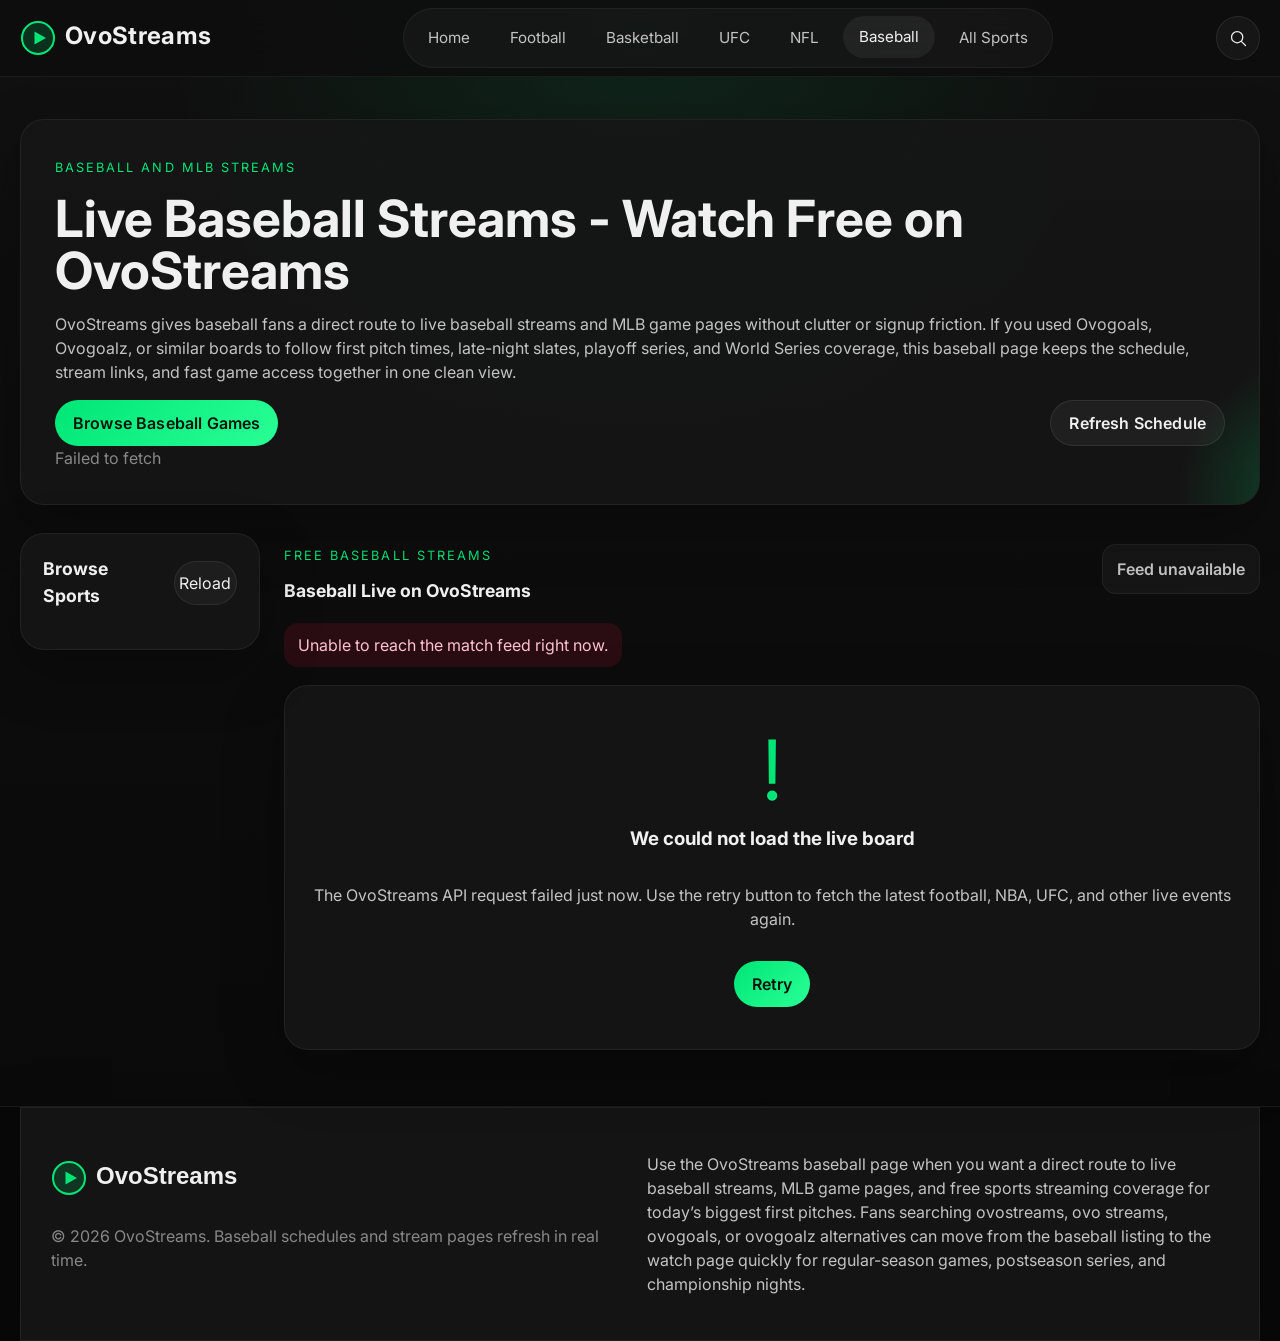
==== baseball.html @ c12c0e37 "Build static OvoStreams site" ====
<!DOCTYPE html>
<html lang="en">
<head>
  <meta charset="UTF-8">
  <meta name="viewport" content="width=device-width, initial-scale=1.0">
  <title>Baseball Streams - Watch MLB Streams Free | OvoStreams</title>
  <meta name="description" content="Watch live baseball streams free on OvoStreams. Follow MLB games, first pitch times, and baseball stream pages in HD.">
  <meta name="keywords" content="ovostreams, ovo streams, baseball streams, mlb streams free, watch baseball online, ovogoals, ovogoalz">
  <link rel="canonical" href="https://ovostreams.top/baseball">
  <meta property="og:type" content="website">
  <meta property="og:title" content="Baseball Streams - Watch MLB Streams Free | OvoStreams">
  <meta property="og:description" content="Follow baseball and MLB streams in HD on OvoStreams with quick access to live games and watch pages.">
  <meta property="og:image" content="https://ovostreams.top/assets/img/og-image.png">
  <meta property="og:url" content="https://ovostreams.top/baseball">
  <meta property="og:site_name" content="OvoStreams">
  <meta name="twitter:card" content="summary_large_image">
  <meta name="twitter:title" content="Baseball Streams - Watch MLB Streams Free | OvoStreams">
  <meta name="twitter:description" content="Live baseball and MLB streams in HD with fast schedule updates on OvoStreams.">
  <meta name="twitter:image" content="https://ovostreams.top/assets/img/og-image.png">
  <link rel="icon" type="image/svg+xml" href="assets/img/favicon.svg">
  <link rel="preconnect" href="https://fonts.googleapis.com">
  <link rel="preconnect" href="https://fonts.gstatic.com" crossorigin>
  <link href="https://fonts.googleapis.com/css2?family=Inter:wght@400;500;600;700&family=JetBrains+Mono:wght@500;700&display=swap" rel="stylesheet">
  <style>
    :root {
      color-scheme: dark;
      --bg-primary: #0d0d0d;
      --bg-secondary: #161616;
      --bg-tertiary: #1e1e1e;
      --accent-green: #00e676;
      --accent-red: #ff1744;
      --text-primary: #f0f0f0;
      --text-muted: #888888;
      --border: #2a2a2a;
      --card-hover: #1f2a1f;
      --shadow: 0 20px 60px rgba(0, 0, 0, 0.35);
      --radius-lg: 24px;
      --radius-md: 16px;
      --radius-sm: 12px;
      --content-width: min(1240px, calc(100vw - 32px));
      font-family: "Inter", sans-serif;
    }

    * {
      box-sizing: border-box;
    }

    body {
      margin: 0;
      min-height: 100vh;
      background:
        radial-gradient(circle at top, rgba(0, 230, 118, 0.1), transparent 32%),
        linear-gradient(180deg, #111 0%, #0d0d0d 32%, #090909 100%);
      color: var(--text-primary);
    }

    a {
      color: inherit;
      text-decoration: none;
    }

    .skip-link {
      position: absolute;
      left: 16px;
      top: -48px;
      background: var(--accent-green);
      color: #021108;
      padding: 10px 14px;
      border-radius: 999px;
      z-index: 30;
    }

    .skip-link:focus {
      top: 16px;
    }

    .site-header {
      position: sticky;
      top: 0;
      z-index: 20;
      backdrop-filter: blur(18px);
      background: rgba(13, 13, 13, 0.86);
      border-bottom: 1px solid rgba(255, 255, 255, 0.06);
    }

    .site-header__inner,
    .hero,
    .layout-shell,
    .site-footer__inner {
      width: var(--content-width);
      margin: 0 auto;
    }

    .site-header__inner {
      display: flex;
      align-items: center;
      justify-content: space-between;
      gap: 16px;
      min-height: 76px;
    }

    .brand {
      display: inline-flex;
      align-items: center;
      gap: 14px;
      font-weight: 700;
      font-size: 1.1rem;
      letter-spacing: 0.02em;
    }

    .hero {
      padding: 42px 0 28px;
    }

    .layout-shell {
      display: grid;
      grid-template-columns: 240px minmax(0, 1fr);
      gap: 24px;
      padding-bottom: 56px;
    }

    .match-grid {
      display: grid;
      grid-template-columns: repeat(auto-fit, minmax(260px, 1fr));
      gap: 18px;
    }

    .site-footer {
      border-top: 1px solid rgba(255, 255, 255, 0.08);
      background: rgba(8, 8, 8, 0.9);
    }

    @media (max-width: 860px) {
      .site-header__inner {
        flex-wrap: wrap;
        padding: 14px 0;
      }

      .layout-shell {
        grid-template-columns: 1fr;
      }
    }
  </style>
  <link rel="stylesheet" href="assets/css/style.css" media="print" onload="this.media='all'">
  <noscript><link rel="stylesheet" href="assets/css/style.css"></noscript>
  <script type="application/ld+json">
  {
    "@context": "https://schema.org",
    "@type": "WebSite",
    "name": "OvoStreams",
    "url": "https://ovostreams.top",
    "description": "Watch live sports streams free in HD. Football, NBA, UFC and more.",
    "potentialAction": {
      "@type": "SearchAction",
      "target": "https://ovostreams.top/?q={search_term_string}",
      "query-input": "required name=search_term_string"
    }
  }
  </script>
</head>
<body class="page-home" data-default-category="baseball">
  <a class="skip-link" href="#main-content">Skip to live baseball games</a>
  <header class="site-header">
    <div class="site-header__inner">
      <a class="brand" href="index.html" aria-label="OvoStreams home">
        <svg aria-hidden="true" width="220" height="36" viewBox="0 0 220 36" fill="none" xmlns="http://www.w3.org/2000/svg">
          <circle cx="18" cy="18" r="16" fill="#00E676" fill-opacity="0.16" stroke="#00E676" stroke-width="2"/>
          <path d="M14.5 11.5L26 18L14.5 24.5V11.5Z" fill="#00E676"/>
          <text x="45" y="24" fill="#F0F0F0" font-size="24" font-weight="700" font-family="Inter, sans-serif">OvoStreams</text>
        </svg>
      </a>
      <nav class="site-nav" aria-label="Primary navigation">
        <a class="site-nav__link" href="index.html">Home</a>
        <a class="site-nav__link" href="football.html" data-nav-filter="football">Football</a>
        <a class="site-nav__link" href="basketball.html" data-nav-filter="basketball">Basketball</a>
        <a class="site-nav__link" href="ufc.html" data-nav-filter="ufc">UFC</a>
        <a class="site-nav__link" href="nfl.html" data-nav-filter="nfl">NFL</a>
        <a class="site-nav__link is-active" href="baseball.html" data-nav-filter="baseball">Baseball</a>
        <a class="site-nav__link" href="index.html" data-nav-filter="all">All Sports</a>
      </nav>
      <button class="icon-button" type="button" aria-expanded="false" aria-controls="search-panel" data-search-toggle>
        <span class="visually-hidden">Open search</span>
        <svg aria-hidden="true" viewBox="0 0 24 24" width="20" height="20" fill="none">
          <circle cx="11" cy="11" r="6.75" stroke="currentColor" stroke-width="1.5"/>
          <path d="M16 16L21 21" stroke="currentColor" stroke-width="1.5" stroke-linecap="round"/>
        </svg>
      </button>
    </div>
    <div class="search-panel" id="search-panel" hidden>
      <form class="search-panel__inner" data-search-form>
        <label class="visually-hidden" for="match-search">Search live baseball games</label>
        <input id="match-search" class="search-input" type="search" name="q" placeholder="Search MLB teams, series, playoffs, World Series..." autocomplete="off">
        <button class="btn btn--primary" type="submit">Search</button>
      </form>
    </div>
  </header>

  <main id="main-content">
    <section class="hero hero--single" style="display: block;">
      <div class="hero__content">
        <span class="eyebrow">Baseball and MLB streams</span>
        <h1>Live Baseball Streams - Watch Free on OvoStreams</h1>
        <p class="hero__lede">OvoStreams gives baseball fans a direct route to live baseball streams and MLB game pages without clutter or signup friction. If you used Ovogoals, Ovogoalz, or similar boards to follow first pitch times, late-night slates, playoff series, and World Series coverage, this baseball page keeps the schedule, stream links, and fast game access together in one clean view.</p>
        <div class="hero__actions">
          <a class="btn btn--primary" href="#matches">Browse Baseball Games</a>
          <button class="btn btn--ghost" type="button" data-refresh-button>Refresh Schedule</button>
        </div>
        <div class="hero__meta" aria-live="polite" data-last-updated>Loading the latest baseball schedule...</div>
      </div>
    </section>

    <div class="layout-shell">
      <aside class="filters-panel" aria-label="Sports filters">
        <div class="filters-panel__inner">
          <div class="filters-panel__header">
            <h2>Browse Sports</h2>
            <button class="filters-panel__refresh" type="button" data-refresh-button>Reload</button>
          </div>
          <div class="category-list" id="categoryFilters"></div>
        </div>
      </aside>

      <section class="matches-section" id="matches" aria-labelledby="matches-heading">
        <div class="section-heading">
          <div>
            <p class="section-heading__eyebrow">Free baseball streams</p>
            <h2 id="matches-heading">Baseball Live on OvoStreams</h2>
          </div>
          <div class="section-heading__actions">
            <span class="status-pill" data-status-pill>Loading baseball game list</span>
          </div>
        </div>
        <div class="status-region" aria-live="polite" data-status-region></div>
        <div class="match-grid" id="matchGrid"></div>
      </section>
    </div>
  </main>

  <footer class="site-footer">
    <div class="site-footer__inner">
      <div>
        <a class="brand brand--footer" href="index.html" aria-label="OvoStreams home">
          <img src="assets/img/logo.svg" alt="OvoStreams" width="220" height="36" loading="lazy">
        </a>
        <p class="site-footer__copy">&copy; 2026 OvoStreams. Baseball schedules and stream pages refresh in real time.</p>
      </div>
      <div>
        <p class="site-footer__seo">Use the OvoStreams baseball page when you want a direct route to live baseball streams, MLB game pages, and free sports streaming coverage for today’s biggest first pitches. Fans searching ovostreams, ovo streams, ovogoals, or ovogoalz alternatives can move from the baseball listing to the watch page quickly for regular-season games, postseason series, and championship nights.</p>
      </div>
    </div>
  </footer>

  <script defer src="assets/js/utils.js"></script>
  <script defer src="assets/js/app.js"></script>
</body>
</html>
---- assets/css/style.css ----
:root {
  color-scheme: dark;
  --bg-primary: #0d0d0d;
  --bg-secondary: #161616;
  --bg-tertiary: #1e1e1e;
  --accent-green: #00e676;
  --accent-green-soft: rgba(0, 230, 118, 0.14);
  --accent-red: #ff1744;
  --text-primary: #f0f0f0;
  --text-secondary: #c3c3c3;
  --text-muted: #888888;
  --border: #2a2a2a;
  --card-hover: #1f2a1f;
  --card-shadow: 0 20px 60px rgba(0, 0, 0, 0.28);
  --radius-xl: 28px;
  --radius-lg: 24px;
  --radius-md: 16px;
  --radius-sm: 12px;
  --content-width: min(1240px, calc(100vw - 32px));
}

html {
  scroll-behavior: smooth;
}

body {
  font-family: "Inter", sans-serif;
  line-height: 1.5;
}

img {
  max-width: 100%;
  height: auto;
}

button,
input,
iframe {
  font: inherit;
}

button {
  border: 0;
  cursor: pointer;
}

.visually-hidden {
  position: absolute;
  width: 1px;
  height: 1px;
  padding: 0;
  margin: -1px;
  overflow: hidden;
  clip: rect(0, 0, 0, 0);
  white-space: nowrap;
  border: 0;
}

.site-nav {
  display: inline-flex;
  align-items: center;
  gap: 8px;
  padding: 8px;
  border-radius: 999px;
  background: rgba(255, 255, 255, 0.03);
  border: 1px solid rgba(255, 255, 255, 0.05);
}

.site-nav__link {
  padding: 10px 16px;
  border-radius: 999px;
  color: var(--text-secondary);
  font-size: 0.95rem;
  transition: color 160ms ease, background 160ms ease, transform 160ms ease;
}

.site-nav__link:hover,
.site-nav__link:focus-visible,
.site-nav__link.is-active {
  color: var(--text-primary);
  background: rgba(255, 255, 255, 0.06);
  transform: translateY(-1px);
}

.icon-button,
.filters-panel__refresh {
  display: inline-flex;
  align-items: center;
  justify-content: center;
  min-width: 44px;
  min-height: 44px;
  border-radius: 999px;
  background: rgba(255, 255, 255, 0.04);
  color: var(--text-primary);
  border: 1px solid rgba(255, 255, 255, 0.08);
  transition: transform 160ms ease, border-color 160ms ease, background 160ms ease;
}

.icon-button:hover,
.icon-button:focus-visible,
.filters-panel__refresh:hover,
.filters-panel__refresh:focus-visible {
  transform: translateY(-1px);
  border-color: rgba(0, 230, 118, 0.45);
  background: rgba(0, 230, 118, 0.12);
}

.search-panel {
  border-top: 1px solid rgba(255, 255, 255, 0.06);
  background: rgba(8, 8, 8, 0.82);
}

.search-panel__inner {
  width: var(--content-width);
  margin: 0 auto;
  display: flex;
  gap: 12px;
  padding: 14px 0 18px;
}

.search-input {
  flex: 1;
  min-width: 0;
  border-radius: 14px;
  border: 1px solid rgba(255, 255, 255, 0.08);
  background: rgba(255, 255, 255, 0.04);
  color: var(--text-primary);
  padding: 14px 18px;
}

.search-input::placeholder {
  color: var(--text-muted);
}

.btn {
  display: inline-flex;
  align-items: center;
  justify-content: center;
  gap: 8px;
  min-height: 46px;
  padding: 0 18px;
  border-radius: 999px;
  font-weight: 600;
  letter-spacing: 0.01em;
  transition: transform 160ms ease, background 160ms ease, border-color 160ms ease, color 160ms ease;
}

.btn:hover,
.btn:focus-visible {
  transform: translateY(-1px);
}

.btn--primary {
  background: linear-gradient(135deg, #00e676, #29ff96);
  color: #04140b;
}

.btn--ghost {
  background: rgba(255, 255, 255, 0.05);
  color: var(--text-primary);
  border: 1px solid rgba(255, 255, 255, 0.08);
}

.hero {
  display: grid;
  grid-template-columns: minmax(0, 1.2fr) minmax(280px, 0.8fr);
  gap: 20px;
  align-items: stretch;
}

.hero.hero--single {
  grid-template-columns: minmax(0, 1fr) !important;
}

.hero.hero--single > * {
  grid-column: 1 / -1;
}

.hero__content,
.hero__panel,
.filters-panel__inner,
.match-card,
.empty-state,
.site-footer__inner,
.match-shell__main,
.match-shell__sidebar,
.player-shell,
.seo-article,
.not-found__panel {
  background: rgba(22, 22, 22, 0.88);
  border: 1px solid rgba(255, 255, 255, 0.06);
  box-shadow: var(--card-shadow);
}

.hero__content,
.hero__panel,
.filters-panel__inner,
.match-shell__main,
.match-shell__sidebar,
.seo-article,
.not-found__panel {
  border-radius: var(--radius-lg);
}

.hero__content {
  padding: 34px;
  position: relative;
  overflow: hidden;
}

.hero__content::after {
  content: "";
  position: absolute;
  inset: auto -16% -34% auto;
  width: 280px;
  height: 280px;
  border-radius: 50%;
  background: radial-gradient(circle, rgba(0, 230, 118, 0.26), transparent 70%);
  pointer-events: none;
}

.eyebrow,
.section-heading__eyebrow,
.match-meta__eyebrow {
  display: inline-flex;
  align-items: center;
  gap: 8px;
  font-size: 0.8rem;
  letter-spacing: 0.16em;
  text-transform: uppercase;
  color: var(--accent-green);
}

.hero h1,
.match-meta h1,
.not-found__panel h1 {
  margin: 14px 0 12px;
  font-size: clamp(2.1rem, 4vw, 3.6rem);
  line-height: 1.02;
}

.hero__lede,
.site-footer__seo,
.seo-article p,
.empty-state p,
.match-summary {
  color: var(--text-secondary);
}

.hero__actions,
.section-heading,
.section-heading__actions,
.match-meta__row,
.player-shell__tabs,
.stream-list,
.site-footer__inner,
.match-shell,
.breadcrumbs,
.not-found__actions {
  display: flex;
  gap: 14px;
}

.hero__actions,
.section-heading,
.match-meta__row,
.site-footer__inner,
.breadcrumbs {
  align-items: center;
  justify-content: space-between;
}

.hero__actions,
.stream-list,
.not-found__actions {
  flex-wrap: wrap;
}

.hero__meta,
.site-footer__copy,
.breadcrumbs,
.match-summary,
.hero-stat__label {
  color: var(--text-muted);
}

.hero__panel {
  display: grid;
  gap: 14px;
  padding: 24px;
}

.hero-stat {
  padding: 16px 18px;
  border-radius: var(--radius-md);
  background: rgba(255, 255, 255, 0.03);
  border: 1px solid rgba(255, 255, 255, 0.04);
}

.hero-stat strong {
  display: block;
  margin-top: 6px;
  font-size: 1.05rem;
}

.filters-panel {
  position: sticky;
  top: 98px;
  align-self: start;
}

.filters-panel__inner {
  padding: 22px;
}

.filters-panel__header {
  display: flex;
  align-items: center;
  justify-content: space-between;
  gap: 12px;
  margin-bottom: 18px;
}

.filters-panel__header h2,
.section-heading h2,
.match-shell__sidebar h2 {
  margin: 0;
  font-size: 1.1rem;
}

.category-list,
.stream-list {
  display: grid;
  gap: 10px;
}

.category-pill,
.status-pill,
.meta-pill,
.channel-button {
  display: inline-flex;
  align-items: center;
  gap: 10px;
  padding: 12px 14px;
  border-radius: 14px;
  font-weight: 600;
}

.category-pill {
  width: 100%;
  justify-content: space-between;
  background: rgba(255, 255, 255, 0.03);
  color: var(--text-secondary);
  border: 1px solid transparent;
  transition: transform 160ms ease, border-color 160ms ease, background 160ms ease, color 160ms ease;
}

.category-pill:hover,
.category-pill:focus-visible,
.category-pill.is-active {
  color: var(--text-primary);
  background: rgba(0, 230, 118, 0.1);
  border-color: rgba(0, 230, 118, 0.32);
  transform: translateX(2px);
}

.category-pill__count {
  color: var(--text-muted);
  font-size: 0.88rem;
}

.matches-section {
  min-width: 0;
}

.section-heading {
  margin-bottom: 18px;
}

.status-pill,
.meta-pill {
  background: rgba(255, 255, 255, 0.04);
  color: var(--text-secondary);
  border: 1px solid rgba(255, 255, 255, 0.06);
}

.status-region {
  min-height: 28px;
  margin-bottom: 18px;
}

.status-message {
  display: inline-flex;
  align-items: center;
  gap: 10px;
  padding: 10px 14px;
  border-radius: 14px;
  background: rgba(255, 255, 255, 0.03);
  color: var(--text-secondary);
}

.status-message--error {
  background: rgba(255, 23, 68, 0.12);
  color: #ffc2cf;
}

.match-card {
  position: relative;
  overflow: hidden;
  display: flex;
  flex-direction: column;
  gap: 18px;
  padding: 22px;
  border-radius: var(--radius-md);
  transition: transform 180ms ease, border-color 180ms ease, background 180ms ease;
  min-height: 220px;
  cursor: pointer;
}

.match-card:hover,
.match-card:focus-within,
.match-card:focus-visible {
  transform: translateY(-4px);
  border-color: rgba(0, 230, 118, 0.25);
  background: rgba(31, 42, 31, 0.9);
}

.match-card:focus-visible {
  outline: 2px solid rgba(0, 230, 118, 0.75);
  outline-offset: 2px;
}

.match-card__header,
.match-card__footer,
.stream-list,
.empty-state,
.match-meta__stats,
.match-details__list {
  display: flex;
  align-items: center;
  gap: 12px;
}

.match-card__header,
.match-card__footer,
.match-meta__stats,
.match-details__list {
  justify-content: space-between;
}

.category-badge,
.stream-count,
.match-time,
.match-timecode,
.live-indicator,
.match-card__icon,
.inline-stat {
  display: inline-flex;
  align-items: center;
  gap: 8px;
}

.category-badge,
.stream-count,
.match-card__icon {
  padding: 8px 12px;
  border-radius: 999px;
  background: rgba(255, 255, 255, 0.04);
  color: var(--text-secondary);
  font-size: 0.9rem;
}

.match-card__title,
.seo-article h2,
.match-details__list dt,
.empty-state h3 {
  margin: 0;
}

.match-card__title {
  font-size: 1.2rem;
  line-height: 1.25;
}

.match-card__footer {
  margin-top: auto;
}

.match-time,
.match-timecode,
.inline-stat {
  color: var(--text-secondary);
  font-family: "JetBrains Mono", monospace;
  font-size: 0.92rem;
}

.btn-watch,
.channel-button {
  background: rgba(0, 230, 118, 0.12);
  color: var(--accent-green);
  border: 1px solid rgba(0, 230, 118, 0.18);
}

.btn-watch {
  padding: 10px 14px;
  border-radius: 999px;
  font-weight: 700;
}

.btn-watch:hover,
.btn-watch:focus-visible,
.channel-button:hover,
.channel-button:focus-visible,
.channel-button.is-active {
  background: rgba(0, 230, 118, 0.18);
  border-color: rgba(0, 230, 118, 0.34);
}

.empty-state,
.not-found__panel {
  flex-direction: column;
  justify-content: center;
  text-align: center;
  gap: 14px;
  padding: 42px 26px;
  border-radius: var(--radius-lg);
}

.empty-state__icon,
.not-found__code {
  font-size: clamp(2.8rem, 10vw, 5.2rem);
  line-height: 1;
  color: var(--accent-green);
}

.site-footer__inner {
  width: var(--content-width);
  margin: 0 auto;
  padding: 28px 30px;
}

.site-footer__inner > * {
  flex: 1;
}

.brand--footer {
  margin-bottom: 12px;
}

.page-match .site-main,
.page-not-found .site-main {
  width: var(--content-width);
  margin: 0 auto;
  padding: 36px 0 56px;
}

.breadcrumbs {
  flex-wrap: wrap;
  margin-bottom: 20px;
  font-size: 0.95rem;
}

.breadcrumbs a:hover,
.breadcrumbs a:focus-visible {
  color: var(--text-primary);
}

.breadcrumbs span:last-child {
  color: var(--text-primary);
}

.match-shell {
  align-items: start;
}

.match-shell__main {
  flex: 1.5;
  min-width: 0;
  padding: 28px;
}

.match-shell__sidebar {
  flex: 0.9;
  min-width: min(320px, 100%);
  padding: 24px;
  position: sticky;
  top: 98px;
}

.match-meta__stats,
.match-details__list {
  flex-wrap: wrap;
  margin: 18px 0 0;
}

.player-shell {
  margin-top: 26px;
  padding: 18px;
  border-radius: var(--radius-md);
  max-width: 900px;
}

.player-shell__frame {
  position: relative;
  width: 100%;
  aspect-ratio: 16 / 9;
  background: linear-gradient(135deg, rgba(255, 255, 255, 0.03), rgba(0, 230, 118, 0.08));
  border-radius: var(--radius-md);
  overflow: hidden;
}

.player-shell__frame iframe {
  width: 100%;
  height: 100%;
  border: 0;
  background: #000;
}

.player-shell__placeholder {
  display: grid;
  place-items: center;
  height: 100%;
  padding: 24px;
  text-align: center;
  color: var(--text-secondary);
}

.player-shell__tabs {
  justify-content: flex-start;
  margin-top: 16px;
  flex-wrap: wrap;
}

.seo-article,
.match-shell__sidebar {
  margin-top: 22px;
}

.seo-article,
.match-shell__sidebar {
  padding: 24px;
}

.match-details__list {
  flex-direction: column;
  align-items: stretch;
  gap: 14px;
  margin-top: 18px;
}

.match-details__list div {
  padding: 14px 16px;
  border-radius: var(--radius-sm);
  background: rgba(255, 255, 255, 0.03);
}

.match-details__list dt {
  color: var(--text-muted);
  margin-bottom: 6px;
}

.match-details__list dd {
  margin: 0;
}

.not-found__panel {
  max-width: 720px;
  margin: 80px auto 0;
}

.live-indicator {
  color: #ffc6d3;
  font-weight: 700;
}

.live-dot {
  width: 8px;
  height: 8px;
  border-radius: 50%;
  background: #ff1744;
  animation: pulse-live 1.2s infinite ease-in-out;
  display: inline-block;
}

.skeleton {
  background: linear-gradient(90deg, #1e1e1e 25%, #2a2a2a 50%, #1e1e1e 75%);
  background-size: 400px 100%;
  animation: shimmer 1.4s infinite linear;
  border-radius: 8px;
}

.skeleton-card {
  min-height: 220px;
  padding: 22px;
  border-radius: var(--radius-md);
  background-color: rgba(22, 22, 22, 0.9);
  border: 1px solid rgba(255, 255, 255, 0.06);
}

.skeleton-card__top,
.skeleton-card__title,
.skeleton-card__footer {
  border-radius: 999px;
}

.skeleton-card__top {
  width: 62%;
  height: 18px;
  margin-bottom: 24px;
}

.skeleton-card__title {
  width: 90%;
  height: 22px;
  margin-bottom: 14px;
}

.skeleton-card__title:last-of-type {
  width: 68%;
}

.skeleton-card__footer {
  width: 54%;
  height: 18px;
  margin-top: 36px;
}

@keyframes pulse-live {
  0%,
  100% {
    opacity: 1;
    transform: scale(1);
  }
  50% {
    opacity: 0.4;
    transform: scale(1.4);
  }
}

@keyframes shimmer {
  0% {
    background-position: -400px 0;
  }
  100% {
    background-position: 400px 0;
  }
}

@media (max-width: 1100px) {
  .hero,
  .site-footer__inner,
  .match-shell {
    flex-direction: column;
  }

  .hero {
    grid-template-columns: 1fr;
  }

  .match-shell {
    display: grid;
  }

  .match-shell__sidebar {
    position: static;
    min-width: 0;
  }
}

@media (max-width: 860px) {
  .site-nav {
    order: 3;
    width: 100%;
    overflow-x: auto;
    justify-content: flex-start;
    scrollbar-width: none;
  }

  .site-nav::-webkit-scrollbar,
  .category-list::-webkit-scrollbar {
    display: none;
  }

  .filters-panel {
    position: static;
  }

  .filters-panel__inner {
    padding: 0;
    background: transparent;
    border: 0;
    box-shadow: none;
  }

  .filters-panel__header {
    margin-bottom: 12px;
  }

  .category-list {
    display: flex;
    overflow-x: auto;
    padding-bottom: 4px;
  }

  .category-pill {
    width: auto;
    white-space: nowrap;
  }

  .match-grid {
    grid-template-columns: 1fr;
  }

  .search-panel__inner {
    flex-direction: column;
  }
}

@media (max-width: 640px) {
  .site-header__inner,
  .hero,
  .layout-shell,
  .page-match .site-main,
  .page-not-found .site-main,
  .site-footer__inner {
    width: min(100vw - 24px, 1240px);
  }

  .hero__content,
  .hero__panel,
  .match-shell__main,
  .match-shell__sidebar,
  .seo-article,
  .not-found__panel,
  .player-shell {
    padding: 22px;
  }

  .section-heading {
    align-items: flex-start;
    flex-direction: column;
  }

  .match-card__header,
  .match-card__footer {
    align-items: flex-start;
    flex-direction: column;
  }

  .site-footer__inner {
    padding: 24px;
  }
}
---- assets/css/style.css ----
:root {
  color-scheme: dark;
  --bg-primary: #0d0d0d;
  --bg-secondary: #161616;
  --bg-tertiary: #1e1e1e;
  --accent-green: #00e676;
  --accent-green-soft: rgba(0, 230, 118, 0.14);
  --accent-red: #ff1744;
  --text-primary: #f0f0f0;
  --text-secondary: #c3c3c3;
  --text-muted: #888888;
  --border: #2a2a2a;
  --card-hover: #1f2a1f;
  --card-shadow: 0 20px 60px rgba(0, 0, 0, 0.28);
  --radius-xl: 28px;
  --radius-lg: 24px;
  --radius-md: 16px;
  --radius-sm: 12px;
  --content-width: min(1240px, calc(100vw - 32px));
}

html {
  scroll-behavior: smooth;
}

body {
  font-family: "Inter", sans-serif;
  line-height: 1.5;
}

img {
  max-width: 100%;
  height: auto;
}

button,
input,
iframe {
  font: inherit;
}

button {
  border: 0;
  cursor: pointer;
}

.visually-hidden {
  position: absolute;
  width: 1px;
  height: 1px;
  padding: 0;
  margin: -1px;
  overflow: hidden;
  clip: rect(0, 0, 0, 0);
  white-space: nowrap;
  border: 0;
}

.site-nav {
  display: inline-flex;
  align-items: center;
  gap: 8px;
  padding: 8px;
  border-radius: 999px;
  background: rgba(255, 255, 255, 0.03);
  border: 1px solid rgba(255, 255, 255, 0.05);
}

.site-nav__link {
  padding: 10px 16px;
  border-radius: 999px;
  color: var(--text-secondary);
  font-size: 0.95rem;
  transition: color 160ms ease, background 160ms ease, transform 160ms ease;
}

.site-nav__link:hover,
.site-nav__link:focus-visible,
.site-nav__link.is-active {
  color: var(--text-primary);
  background: rgba(255, 255, 255, 0.06);
  transform: translateY(-1px);
}

.icon-button,
.filters-panel__refresh {
  display: inline-flex;
  align-items: center;
  justify-content: center;
  min-width: 44px;
  min-height: 44px;
  border-radius: 999px;
  background: rgba(255, 255, 255, 0.04);
  color: var(--text-primary);
  border: 1px solid rgba(255, 255, 255, 0.08);
  transition: transform 160ms ease, border-color 160ms ease, background 160ms ease;
}

.icon-button:hover,
.icon-button:focus-visible,
.filters-panel__refresh:hover,
.filters-panel__refresh:focus-visible {
  transform: translateY(-1px);
  border-color: rgba(0, 230, 118, 0.45);
  background: rgba(0, 230, 118, 0.12);
}

.search-panel {
  border-top: 1px solid rgba(255, 255, 255, 0.06);
  background: rgba(8, 8, 8, 0.82);
}

.search-panel__inner {
  width: var(--content-width);
  margin: 0 auto;
  display: flex;
  gap: 12px;
  padding: 14px 0 18px;
}

.search-input {
  flex: 1;
  min-width: 0;
  border-radius: 14px;
  border: 1px solid rgba(255, 255, 255, 0.08);
  background: rgba(255, 255, 255, 0.04);
  color: var(--text-primary);
  padding: 14px 18px;
}

.search-input::placeholder {
  color: var(--text-muted);
}

.btn {
  display: inline-flex;
  align-items: center;
  justify-content: center;
  gap: 8px;
  min-height: 46px;
  padding: 0 18px;
  border-radius: 999px;
  font-weight: 600;
  letter-spacing: 0.01em;
  transition: transform 160ms ease, background 160ms ease, border-color 160ms ease, color 160ms ease;
}

.btn:hover,
.btn:focus-visible {
  transform: translateY(-1px);
}

.btn--primary {
  background: linear-gradient(135deg, #00e676, #29ff96);
  color: #04140b;
}

.btn--ghost {
  background: rgba(255, 255, 255, 0.05);
  color: var(--text-primary);
  border: 1px solid rgba(255, 255, 255, 0.08);
}

.hero {
  display: grid;
  grid-template-columns: minmax(0, 1.2fr) minmax(280px, 0.8fr);
  gap: 20px;
  align-items: stretch;
}

.hero.hero--single {
  grid-template-columns: minmax(0, 1fr) !important;
}

.hero.hero--single > * {
  grid-column: 1 / -1;
}

.hero__content,
.hero__panel,
.filters-panel__inner,
.match-card,
.empty-state,
.site-footer__inner,
.match-shell__main,
.match-shell__sidebar,
.player-shell,
.seo-article,
.not-found__panel {
  background: rgba(22, 22, 22, 0.88);
  border: 1px solid rgba(255, 255, 255, 0.06);
  box-shadow: var(--card-shadow);
}

.hero__content,
.hero__panel,
.filters-panel__inner,
.match-shell__main,
.match-shell__sidebar,
.seo-article,
.not-found__panel {
  border-radius: var(--radius-lg);
}

.hero__content {
  padding: 34px;
  position: relative;
  overflow: hidden;
}

.hero__content::after {
  content: "";
  position: absolute;
  inset: auto -16% -34% auto;
  width: 280px;
  height: 280px;
  border-radius: 50%;
  background: radial-gradient(circle, rgba(0, 230, 118, 0.26), transparent 70%);
  pointer-events: none;
}

.eyebrow,
.section-heading__eyebrow,
.match-meta__eyebrow {
  display: inline-flex;
  align-items: center;
  gap: 8px;
  font-size: 0.8rem;
  letter-spacing: 0.16em;
  text-transform: uppercase;
  color: var(--accent-green);
}

.hero h1,
.match-meta h1,
.not-found__panel h1 {
  margin: 14px 0 12px;
  font-size: clamp(2.1rem, 4vw, 3.6rem);
  line-height: 1.02;
}

.hero__lede,
.site-footer__seo,
.seo-article p,
.empty-state p,
.match-summary {
  color: var(--text-secondary);
}

.hero__actions,
.section-heading,
.section-heading__actions,
.match-meta__row,
.player-shell__tabs,
.stream-list,
.site-footer__inner,
.match-shell,
.breadcrumbs,
.not-found__actions {
  display: flex;
  gap: 14px;
}

.hero__actions,
.section-heading,
.match-meta__row,
.site-footer__inner,
.breadcrumbs {
  align-items: center;
  justify-content: space-between;
}

.hero__actions,
.stream-list,
.not-found__actions {
  flex-wrap: wrap;
}

.hero__meta,
.site-footer__copy,
.breadcrumbs,
.match-summary,
.hero-stat__label {
  color: var(--text-muted);
}

.hero__panel {
  display: grid;
  gap: 14px;
  padding: 24px;
}

.hero-stat {
  padding: 16px 18px;
  border-radius: var(--radius-md);
  background: rgba(255, 255, 255, 0.03);
  border: 1px solid rgba(255, 255, 255, 0.04);
}

.hero-stat strong {
  display: block;
  margin-top: 6px;
  font-size: 1.05rem;
}

.filters-panel {
  position: sticky;
  top: 98px;
  align-self: start;
}

.filters-panel__inner {
  padding: 22px;
}

.filters-panel__header {
  display: flex;
  align-items: center;
  justify-content: space-between;
  gap: 12px;
  margin-bottom: 18px;
}

.filters-panel__header h2,
.section-heading h2,
.match-shell__sidebar h2 {
  margin: 0;
  font-size: 1.1rem;
}

.category-list,
.stream-list {
  display: grid;
  gap: 10px;
}

.category-pill,
.status-pill,
.meta-pill,
.channel-button {
  display: inline-flex;
  align-items: center;
  gap: 10px;
  padding: 12px 14px;
  border-radius: 14px;
  font-weight: 600;
}

.category-pill {
  width: 100%;
  justify-content: space-between;
  background: rgba(255, 255, 255, 0.03);
  color: var(--text-secondary);
  border: 1px solid transparent;
  transition: transform 160ms ease, border-color 160ms ease, background 160ms ease, color 160ms ease;
}

.category-pill:hover,
.category-pill:focus-visible,
.category-pill.is-active {
  color: var(--text-primary);
  background: rgba(0, 230, 118, 0.1);
  border-color: rgba(0, 230, 118, 0.32);
  transform: translateX(2px);
}

.category-pill__count {
  color: var(--text-muted);
  font-size: 0.88rem;
}

.matches-section {
  min-width: 0;
}

.section-heading {
  margin-bottom: 18px;
}

.status-pill,
.meta-pill {
  background: rgba(255, 255, 255, 0.04);
  color: var(--text-secondary);
  border: 1px solid rgba(255, 255, 255, 0.06);
}

.status-region {
  min-height: 28px;
  margin-bottom: 18px;
}

.status-message {
  display: inline-flex;
  align-items: center;
  gap: 10px;
  padding: 10px 14px;
  border-radius: 14px;
  background: rgba(255, 255, 255, 0.03);
  color: var(--text-secondary);
}

.status-message--error {
  background: rgba(255, 23, 68, 0.12);
  color: #ffc2cf;
}

.match-card {
  position: relative;
  overflow: hidden;
  display: flex;
  flex-direction: column;
  gap: 18px;
  padding: 22px;
  border-radius: var(--radius-md);
  transition: transform 180ms ease, border-color 180ms ease, background 180ms ease;
  min-height: 220px;
  cursor: pointer;
}

.match-card:hover,
.match-card:focus-within,
.match-card:focus-visible {
  transform: translateY(-4px);
  border-color: rgba(0, 230, 118, 0.25);
  background: rgba(31, 42, 31, 0.9);
}

.match-card:focus-visible {
  outline: 2px solid rgba(0, 230, 118, 0.75);
  outline-offset: 2px;
}

.match-card__header,
.match-card__footer,
.stream-list,
.empty-state,
.match-meta__stats,
.match-details__list {
  display: flex;
  align-items: center;
  gap: 12px;
}

.match-card__header,
.match-card__footer,
.match-meta__stats,
.match-details__list {
  justify-content: space-between;
}

.category-badge,
.stream-count,
.match-time,
.match-timecode,
.live-indicator,
.match-card__icon,
.inline-stat {
  display: inline-flex;
  align-items: center;
  gap: 8px;
}

.category-badge,
.stream-count,
.match-card__icon {
  padding: 8px 12px;
  border-radius: 999px;
  background: rgba(255, 255, 255, 0.04);
  color: var(--text-secondary);
  font-size: 0.9rem;
}

.match-card__title,
.seo-article h2,
.match-details__list dt,
.empty-state h3 {
  margin: 0;
}

.match-card__title {
  font-size: 1.2rem;
  line-height: 1.25;
}

.match-card__footer {
  margin-top: auto;
}

.match-time,
.match-timecode,
.inline-stat {
  color: var(--text-secondary);
  font-family: "JetBrains Mono", monospace;
  font-size: 0.92rem;
}

.btn-watch,
.channel-button {
  background: rgba(0, 230, 118, 0.12);
  color: var(--accent-green);
  border: 1px solid rgba(0, 230, 118, 0.18);
}

.btn-watch {
  padding: 10px 14px;
  border-radius: 999px;
  font-weight: 700;
}

.btn-watch:hover,
.btn-watch:focus-visible,
.channel-button:hover,
.channel-button:focus-visible,
.channel-button.is-active {
  background: rgba(0, 230, 118, 0.18);
  border-color: rgba(0, 230, 118, 0.34);
}

.empty-state,
.not-found__panel {
  flex-direction: column;
  justify-content: center;
  text-align: center;
  gap: 14px;
  padding: 42px 26px;
  border-radius: var(--radius-lg);
}

.empty-state__icon,
.not-found__code {
  font-size: clamp(2.8rem, 10vw, 5.2rem);
  line-height: 1;
  color: var(--accent-green);
}

.site-footer__inner {
  width: var(--content-width);
  margin: 0 auto;
  padding: 28px 30px;
}

.site-footer__inner > * {
  flex: 1;
}

.brand--footer {
  margin-bottom: 12px;
}

.page-match .site-main,
.page-not-found .site-main {
  width: var(--content-width);
  margin: 0 auto;
  padding: 36px 0 56px;
}

.breadcrumbs {
  flex-wrap: wrap;
  margin-bottom: 20px;
  font-size: 0.95rem;
}

.breadcrumbs a:hover,
.breadcrumbs a:focus-visible {
  color: var(--text-primary);
}

.breadcrumbs span:last-child {
  color: var(--text-primary);
}

.match-shell {
  align-items: start;
}

.match-shell__main {
  flex: 1.5;
  min-width: 0;
  padding: 28px;
}

.match-shell__sidebar {
  flex: 0.9;
  min-width: min(320px, 100%);
  padding: 24px;
  position: sticky;
  top: 98px;
}

.match-meta__stats,
.match-details__list {
  flex-wrap: wrap;
  margin: 18px 0 0;
}

.player-shell {
  margin-top: 26px;
  padding: 18px;
  border-radius: var(--radius-md);
  max-width: 900px;
}

.player-shell__frame {
  position: relative;
  width: 100%;
  aspect-ratio: 16 / 9;
  background: linear-gradient(135deg, rgba(255, 255, 255, 0.03), rgba(0, 230, 118, 0.08));
  border-radius: var(--radius-md);
  overflow: hidden;
}

.player-shell__frame iframe {
  width: 100%;
  height: 100%;
  border: 0;
  background: #000;
}

.player-shell__placeholder {
  display: grid;
  place-items: center;
  height: 100%;
  padding: 24px;
  text-align: center;
  color: var(--text-secondary);
}

.player-shell__tabs {
  justify-content: flex-start;
  margin-top: 16px;
  flex-wrap: wrap;
}

.seo-article,
.match-shell__sidebar {
  margin-top: 22px;
}

.seo-article,
.match-shell__sidebar {
  padding: 24px;
}

.match-details__list {
  flex-direction: column;
  align-items: stretch;
  gap: 14px;
  margin-top: 18px;
}

.match-details__list div {
  padding: 14px 16px;
  border-radius: var(--radius-sm);
  background: rgba(255, 255, 255, 0.03);
}

.match-details__list dt {
  color: var(--text-muted);
  margin-bottom: 6px;
}

.match-details__list dd {
  margin: 0;
}

.not-found__panel {
  max-width: 720px;
  margin: 80px auto 0;
}

.live-indicator {
  color: #ffc6d3;
  font-weight: 700;
}

.live-dot {
  width: 8px;
  height: 8px;
  border-radius: 50%;
  background: #ff1744;
  animation: pulse-live 1.2s infinite ease-in-out;
  display: inline-block;
}

.skeleton {
  background: linear-gradient(90deg, #1e1e1e 25%, #2a2a2a 50%, #1e1e1e 75%);
  background-size: 400px 100%;
  animation: shimmer 1.4s infinite linear;
  border-radius: 8px;
}

.skeleton-card {
  min-height: 220px;
  padding: 22px;
  border-radius: var(--radius-md);
  background-color: rgba(22, 22, 22, 0.9);
  border: 1px solid rgba(255, 255, 255, 0.06);
}

.skeleton-card__top,
.skeleton-card__title,
.skeleton-card__footer {
  border-radius: 999px;
}

.skeleton-card__top {
  width: 62%;
  height: 18px;
  margin-bottom: 24px;
}

.skeleton-card__title {
  width: 90%;
  height: 22px;
  margin-bottom: 14px;
}

.skeleton-card__title:last-of-type {
  width: 68%;
}

.skeleton-card__footer {
  width: 54%;
  height: 18px;
  margin-top: 36px;
}

@keyframes pulse-live {
  0%,
  100% {
    opacity: 1;
    transform: scale(1);
  }
  50% {
    opacity: 0.4;
    transform: scale(1.4);
  }
}

@keyframes shimmer {
  0% {
    background-position: -400px 0;
  }
  100% {
    background-position: 400px 0;
  }
}

@media (max-width: 1100px) {
  .hero,
  .site-footer__inner,
  .match-shell {
    flex-direction: column;
  }

  .hero {
    grid-template-columns: 1fr;
  }

  .match-shell {
    display: grid;
  }

  .match-shell__sidebar {
    position: static;
    min-width: 0;
  }
}

@media (max-width: 860px) {
  .site-nav {
    order: 3;
    width: 100%;
    overflow-x: auto;
    justify-content: flex-start;
    scrollbar-width: none;
  }

  .site-nav::-webkit-scrollbar,
  .category-list::-webkit-scrollbar {
    display: none;
  }

  .filters-panel {
    position: static;
  }

  .filters-panel__inner {
    padding: 0;
    background: transparent;
    border: 0;
    box-shadow: none;
  }

  .filters-panel__header {
    margin-bottom: 12px;
  }

  .category-list {
    display: flex;
    overflow-x: auto;
    padding-bottom: 4px;
  }

  .category-pill {
    width: auto;
    white-space: nowrap;
  }

  .match-grid {
    grid-template-columns: 1fr;
  }

  .search-panel__inner {
    flex-direction: column;
  }
}

@media (max-width: 640px) {
  .site-header__inner,
  .hero,
  .layout-shell,
  .page-match .site-main,
  .page-not-found .site-main,
  .site-footer__inner {
    width: min(100vw - 24px, 1240px);
  }

  .hero__content,
  .hero__panel,
  .match-shell__main,
  .match-shell__sidebar,
  .seo-article,
  .not-found__panel,
  .player-shell {
    padding: 22px;
  }

  .section-heading {
    align-items: flex-start;
    flex-direction: column;
  }

  .match-card__header,
  .match-card__footer {
    align-items: flex-start;
    flex-direction: column;
  }

  .site-footer__inner {
    padding: 24px;
  }
}
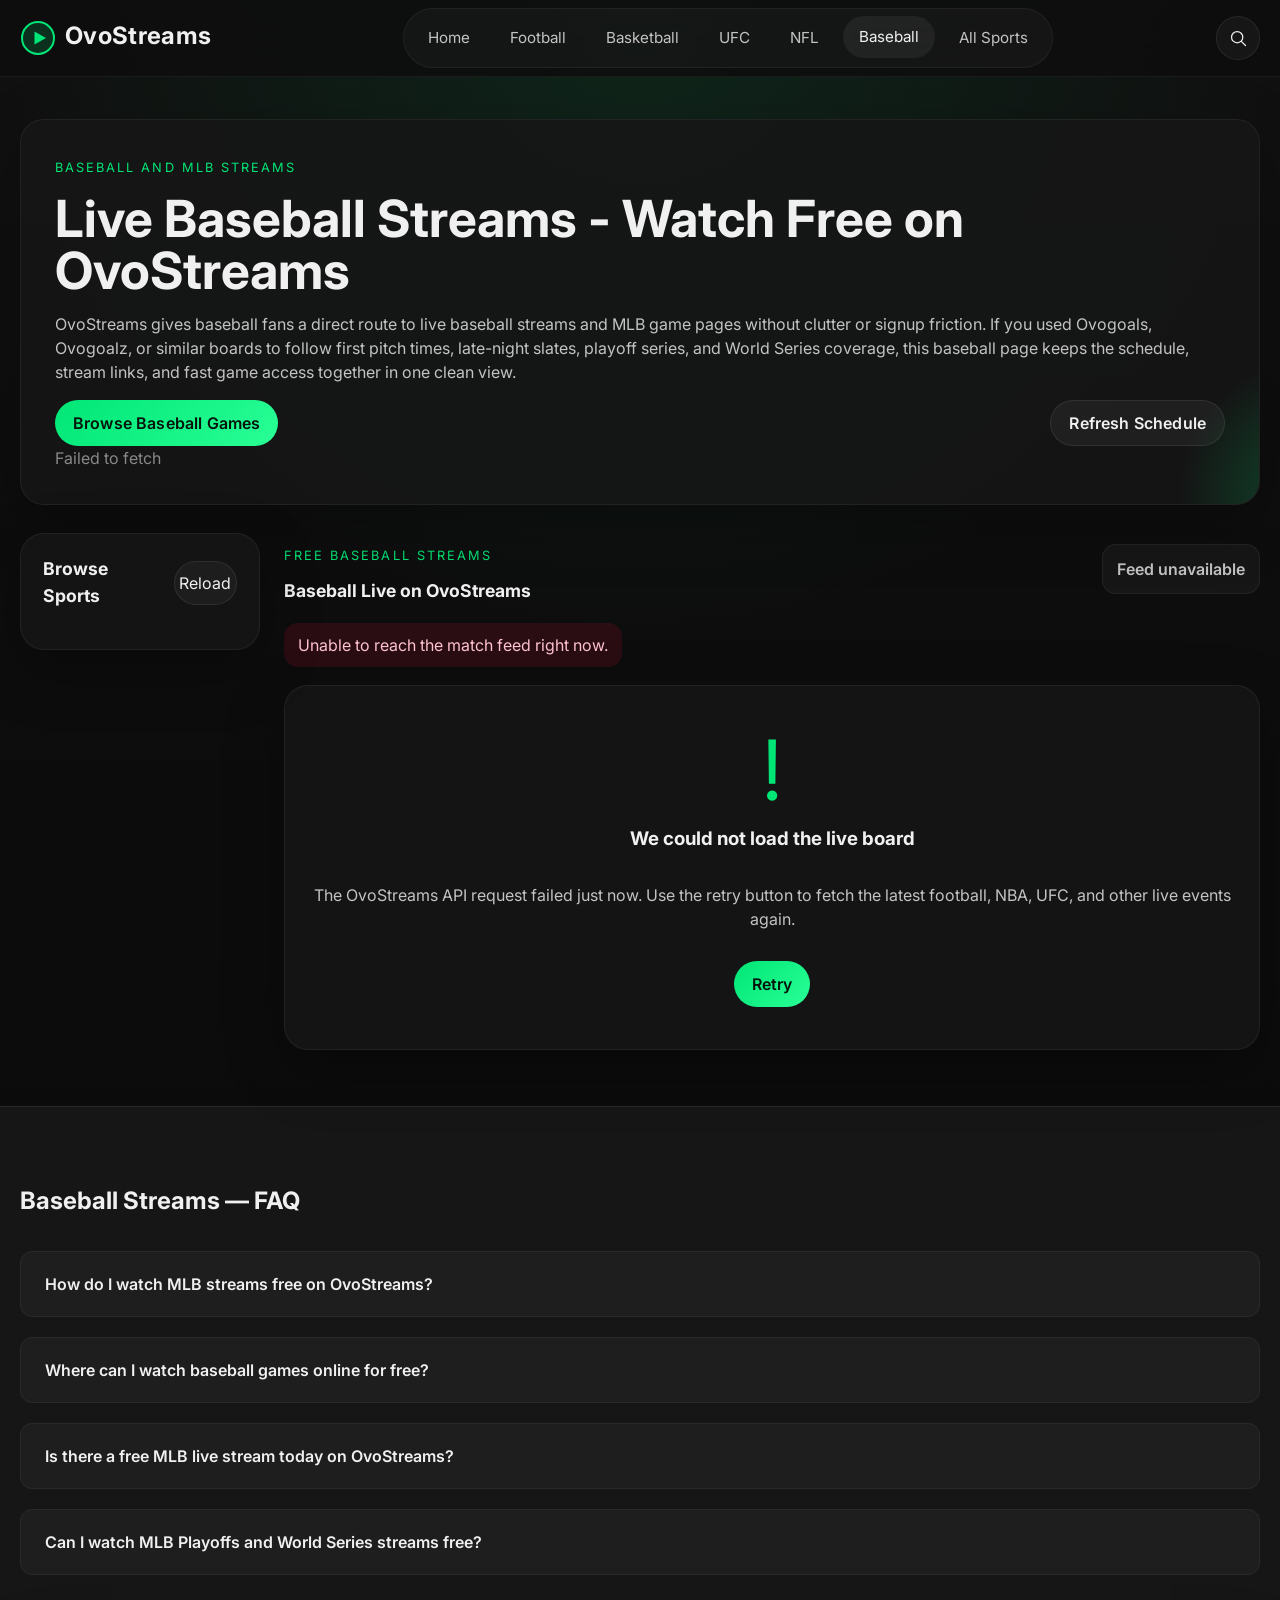
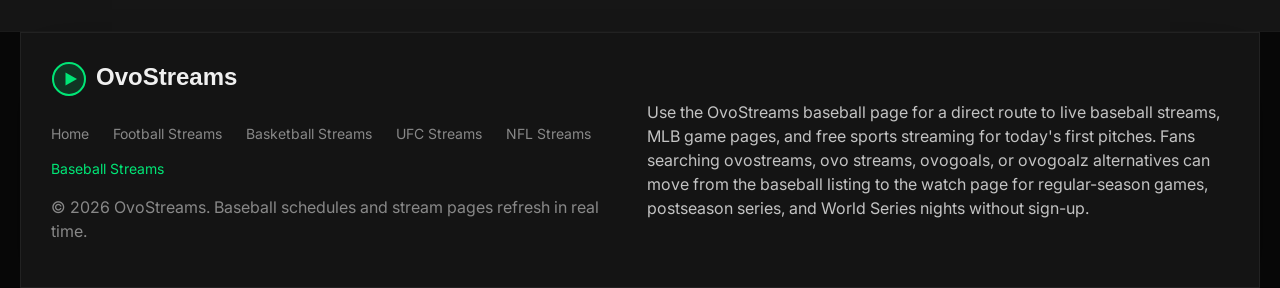
==== commit d5778505: "SEO: heavy optimisation across all pages - Add meta robots (max-snippet, max-image-preview, max-vide" ====
--- a/baseball.html
+++ b/baseball.html
@@ -17,9 +17,14 @@
   <meta name="twitter:title" content="Baseball Streams - Watch MLB Streams Free | OvoStreams">
   <meta name="twitter:description" content="Live baseball and MLB streams in HD with fast schedule updates on OvoStreams.">
   <meta name="twitter:image" content="https://ovostreams.top/assets/img/og-image.png">
+  <meta name="robots" content="index, follow, max-snippet:-1, max-image-preview:large, max-video-preview:-1">
+  <meta name="theme-color" content="#00e676">
+  <meta name="author" content="OvoStreams">
   <link rel="icon" type="image/svg+xml" href="assets/img/favicon.svg">
+  <link rel="apple-touch-icon" href="assets/img/apple-touch-icon.png">
   <link rel="preconnect" href="https://fonts.googleapis.com">
   <link rel="preconnect" href="https://fonts.gstatic.com" crossorigin>
+  <link rel="preload" as="style" href="https://fonts.googleapis.com/css2?family=Inter:wght@400;500;600;700&family=JetBrains+Mono:wght@500;700&display=swap">
   <link href="https://fonts.googleapis.com/css2?family=Inter:wght@400;500;600;700&family=JetBrains+Mono:wght@500;700&display=swap" rel="stylesheet">
   <style>
     :root {
@@ -144,18 +149,51 @@
   <link rel="stylesheet" href="assets/css/style.css" media="print" onload="this.media='all'">
   <noscript><link rel="stylesheet" href="assets/css/style.css"></noscript>
   <script type="application/ld+json">
-  {
-    "@context": "https://schema.org",
-    "@type": "WebSite",
-    "name": "OvoStreams",
-    "url": "https://ovostreams.top",
-    "description": "Watch live sports streams free in HD. Football, NBA, UFC and more.",
-    "potentialAction": {
-      "@type": "SearchAction",
-      "target": "https://ovostreams.top/?q={search_term_string}",
-      "query-input": "required name=search_term_string"
-    }
-  }
+  [
+    {
+      "@context": "https://schema.org",
+      "@type": "BreadcrumbList",
+      "itemListElement": [
+        {"@type": "ListItem", "position": 1, "name": "OvoStreams", "item": "https://ovostreams.top/"},
+        {"@type": "ListItem", "position": 2, "name": "Baseball Streams", "item": "https://ovostreams.top/baseball"}
+      ]
+    },
+    {
+      "@context": "https://schema.org",
+      "@type": "CollectionPage",
+      "name": "Baseball Streams - Watch MLB Streams Free | OvoStreams",
+      "description": "Watch live baseball and MLB streams free on OvoStreams. Follow first pitch times, game schedule, and free MLB stream pages in HD.",
+      "url": "https://ovostreams.top/baseball",
+      "inLanguage": "en",
+      "isPartOf": {"@type": "WebSite", "name": "OvoStreams", "url": "https://ovostreams.top"}
+    },
+    {
+      "@context": "https://schema.org",
+      "@type": "FAQPage",
+      "mainEntity": [
+        {
+          "@type": "Question",
+          "name": "How do I watch MLB streams free on OvoStreams?",
+          "acceptedAnswer": {"@type": "Answer", "text": "Go to ovostreams.top/baseball, find the game in the live schedule, and click the match card. No account is needed — the MLB stream page opens right away."}
+        },
+        {
+          "@type": "Question",
+          "name": "Where can I watch baseball games online for free?",
+          "acceptedAnswer": {"@type": "Answer", "text": "OvoStreams is a free MLB live stream hub. The baseball page on ovostreams.top lists today's first pitch schedule with live game cards linking to HD stream pages, no registration required."}
+        },
+        {
+          "@type": "Question",
+          "name": "Is there a free MLB live stream today on OvoStreams?",
+          "acceptedAnswer": {"@type": "Answer", "text": "The OvoStreams baseball schedule updates automatically so you can check today's MLB games in real time. Stream links appear on each game card as first pitch approaches."}
+        },
+        {
+          "@type": "Question",
+          "name": "Can I watch MLB Playoffs and World Series streams free?",
+          "acceptedAnswer": {"@type": "Answer", "text": "Yes. OvoStreams lists MLB Playoff games and World Series stream pages on the baseball schedule with free HD watch links — no subscription or sign-up needed."}
+        }
+      ]
+    }
+  ]
   </script>
 </head>
 <body class="page-home" data-default-category="baseball">
@@ -236,16 +274,48 @@
     </div>
   </main>
 
+  <section class="faq-section" aria-labelledby="faq-heading-baseball" style="background:var(--bg-secondary);border-top:1px solid var(--border);padding:56px 0;">
+    <div style="width:var(--content-width);margin:0 auto;">
+      <h2 id="faq-heading-baseball" style="font-size:1.5rem;margin-bottom:32px;">Baseball Streams — FAQ</h2>
+      <div style="display:grid;gap:20px;">
+        <details style="border:1px solid var(--border);border-radius:var(--radius-sm);padding:20px 24px;background:var(--bg-tertiary);">
+          <summary style="font-weight:600;cursor:pointer;list-style:none;">How do I watch MLB streams free on OvoStreams?</summary>
+          <p style="margin:14px 0 0;color:var(--text-muted);line-height:1.65;">Go to the baseball page, find the game in the live schedule, and click the match card. No account is needed — the MLB stream page opens right at first pitch.</p>
+        </details>
+        <details style="border:1px solid var(--border);border-radius:var(--radius-sm);padding:20px 24px;background:var(--bg-tertiary);">
+          <summary style="font-weight:600;cursor:pointer;list-style:none;">Where can I watch baseball games online for free?</summary>
+          <p style="margin:14px 0 0;color:var(--text-muted);line-height:1.65;">OvoStreams is a free MLB live stream hub. The baseball page lists today's full first-pitch schedule with live game cards linking directly to HD stream pages — no registration required.</p>
+        </details>
+        <details style="border:1px solid var(--border);border-radius:var(--radius-sm);padding:20px 24px;background:var(--bg-tertiary);">
+          <summary style="font-weight:600;cursor:pointer;list-style:none;">Is there a free MLB live stream today on OvoStreams?</summary>
+          <p style="margin:14px 0 0;color:var(--text-muted);line-height:1.65;">The OvoStreams baseball schedule updates automatically every 60 seconds so you can check today's MLB games in real time. Stream links appear on each game card as first pitch approaches.</p>
+        </details>
+        <details style="border:1px solid var(--border);border-radius:var(--radius-sm);padding:20px 24px;background:var(--bg-tertiary);">
+          <summary style="font-weight:600;cursor:pointer;list-style:none;">Can I watch MLB Playoffs and World Series streams free?</summary>
+          <p style="margin:14px 0 0;color:var(--text-muted);line-height:1.65;">Yes. OvoStreams lists MLB Playoff games and World Series stream pages on the baseball schedule with free HD watch links. No subscription or sign-up is needed to watch.</p>
+        </details>
+      </div>
+    </div>
+  </section>
+
   <footer class="site-footer">
     <div class="site-footer__inner">
       <div>
         <a class="brand brand--footer" href="index.html" aria-label="OvoStreams home">
           <img src="assets/img/logo.svg" alt="OvoStreams" width="220" height="36" loading="lazy">
         </a>
+        <nav aria-label="Footer navigation" style="margin-top:14px;display:flex;flex-wrap:wrap;gap:14px 24px;font-size:0.875rem;">
+          <a href="index.html" style="color:var(--text-muted);">Home</a>
+          <a href="football.html" style="color:var(--text-muted);">Football Streams</a>
+          <a href="basketball.html" style="color:var(--text-muted);">Basketball Streams</a>
+          <a href="ufc.html" style="color:var(--text-muted);">UFC Streams</a>
+          <a href="nfl.html" style="color:var(--text-muted);">NFL Streams</a>
+          <a href="baseball.html" style="color:var(--accent-green);">Baseball Streams</a>
+        </nav>
         <p class="site-footer__copy">&copy; 2026 OvoStreams. Baseball schedules and stream pages refresh in real time.</p>
       </div>
       <div>
-        <p class="site-footer__seo">Use the OvoStreams baseball page when you want a direct route to live baseball streams, MLB game pages, and free sports streaming coverage for today’s biggest first pitches. Fans searching ovostreams, ovo streams, ovogoals, or ovogoalz alternatives can move from the baseball listing to the watch page quickly for regular-season games, postseason series, and championship nights.</p>
+        <p class="site-footer__seo">Use the OvoStreams baseball page for a direct route to live baseball streams, MLB game pages, and free sports streaming for today's first pitches. Fans searching ovostreams, ovo streams, ovogoals, or ovogoalz alternatives can move from the baseball listing to the watch page for regular-season games, postseason series, and World Series nights without sign-up.</p>
       </div>
     </div>
   </footer>
